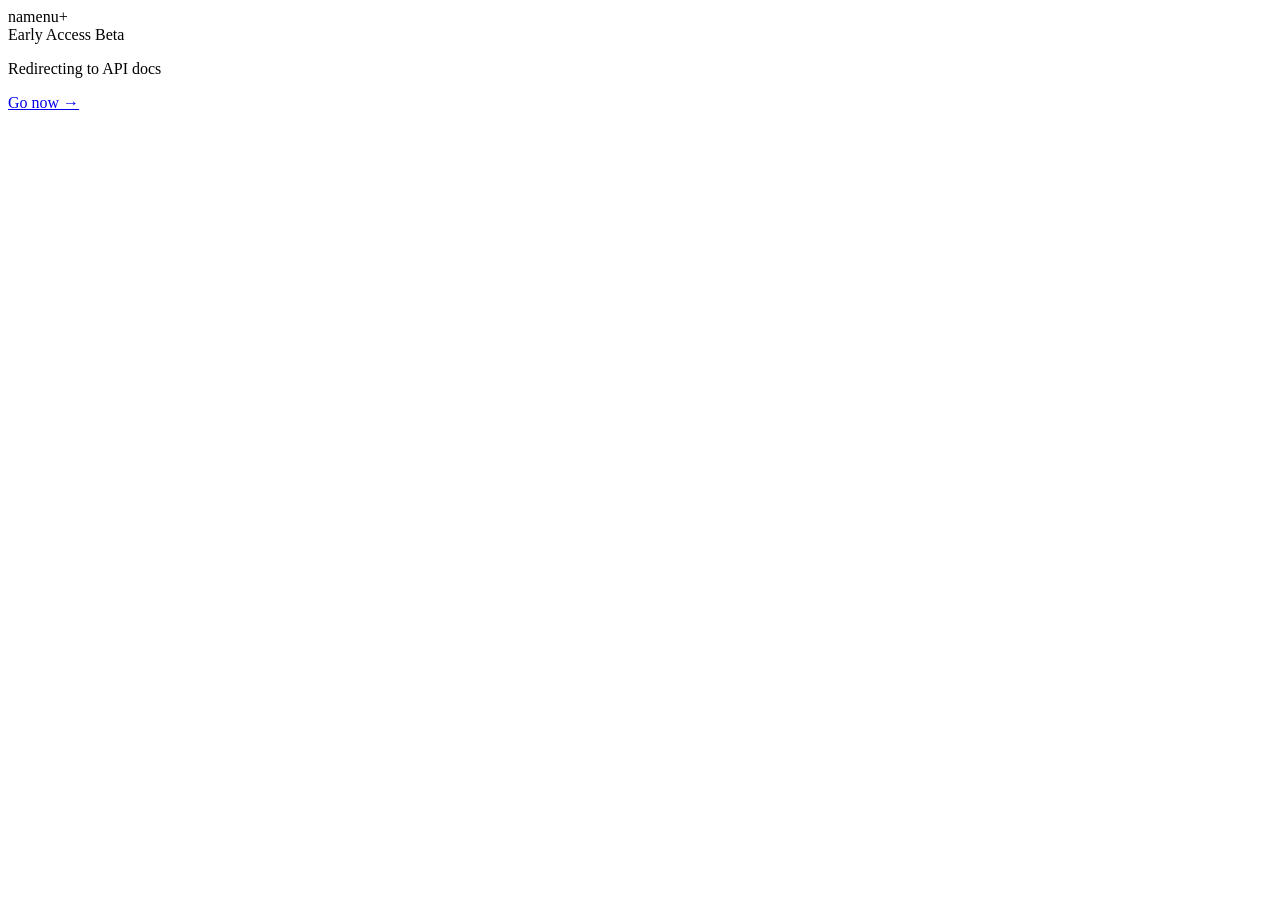
==== index.html @ 36181e3a "updated the index to include a favicon" ====
<!DOCTYPE html>
<html lang="en">
<head>
<meta charset="UTF-8">
<meta name="viewport" content="width=device-width, initial-scale=1.0">
<meta http-equiv="refresh" content="2;url=/api">
<title>namenu+</title>
<link rel="icon" type="image/png" href="/favicon.png">
<link rel="preconnect" href="https://fonts.googleapis.com">
<link href="https://fonts.googleapis.com/css2?family=Syne:wght@700;800&family=JetBrains+Mono:wght@400;500&display=swap" rel="stylesheet">
<link rel="stylesheet" href="style.css">
</head>
<body>
  <div class="wrap">
    <div class="logo">namenu+</div>
    <div class="pill">Early Access Beta</div>
    <p class="sub">Redirecting to API docs<span class="dots"></span></p>
    <a href="/api" class="btn">Go now →</a>
  </div>
  <script src="script.js"></script>
</body>
</html>
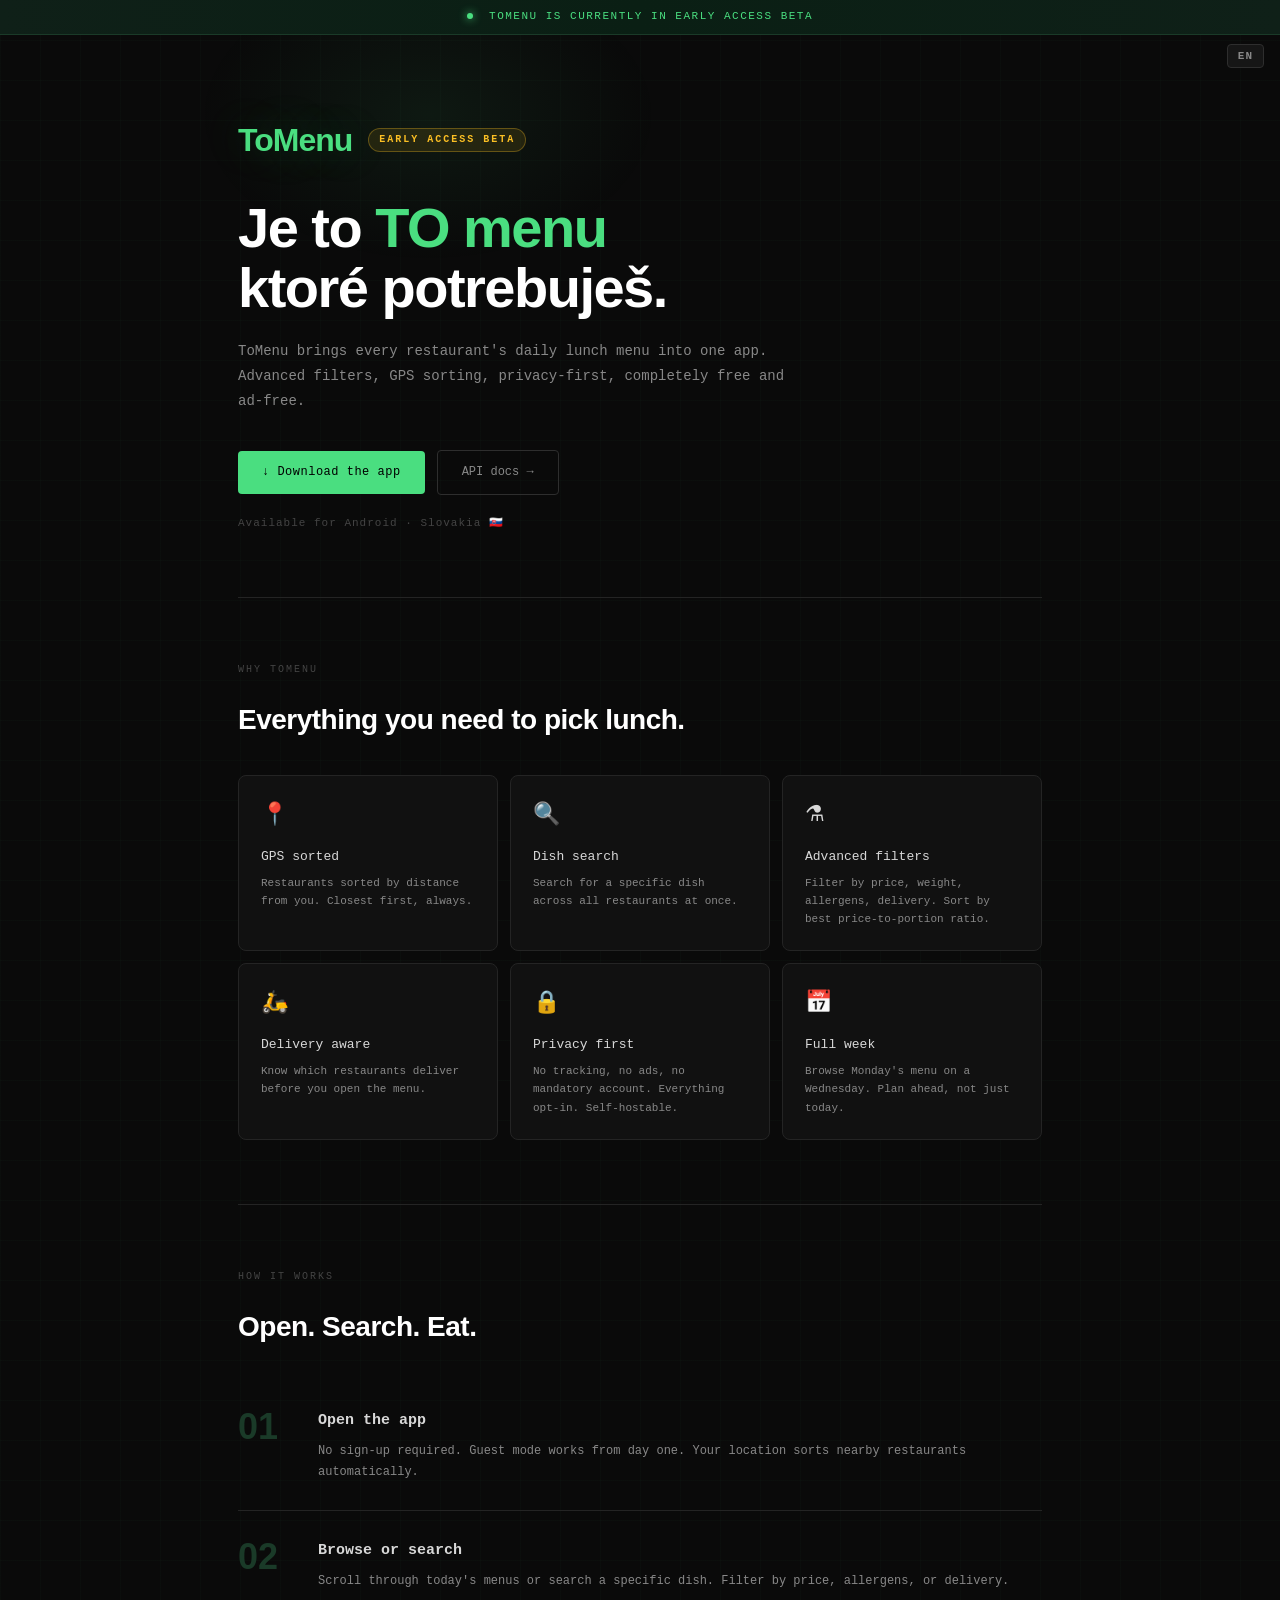
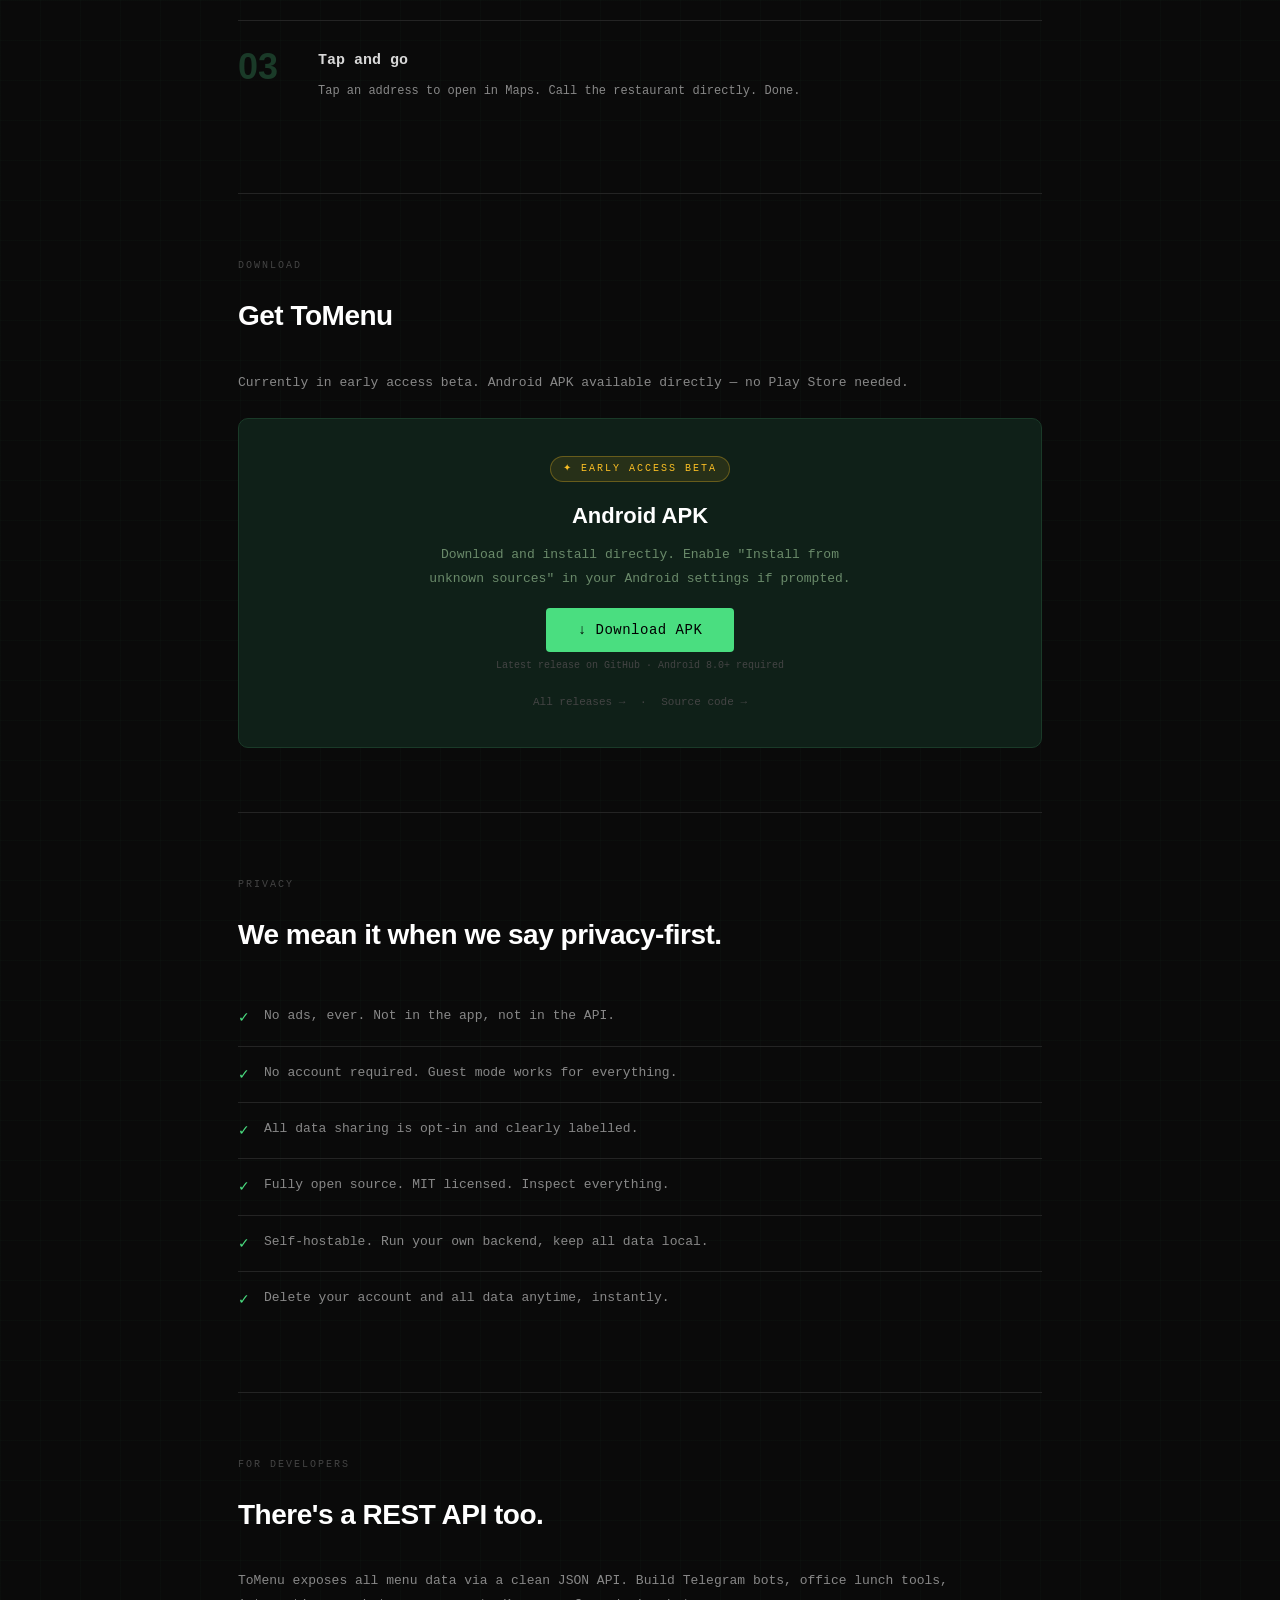
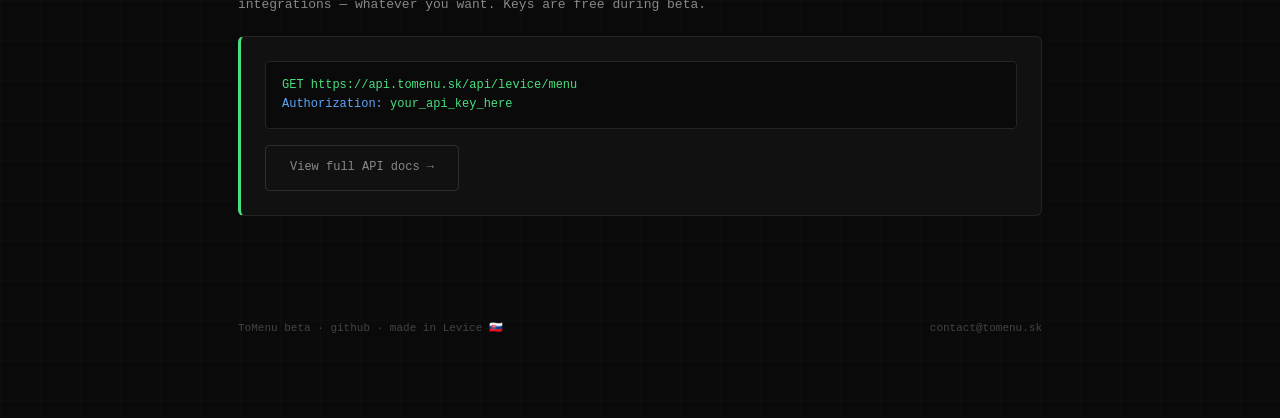
==== commit 6a9950eb: "removed all mentiones of old name" ====
--- a/index.html
+++ b/index.html
@@ -3,20 +3,177 @@
 <head>
 <meta charset="UTF-8">
 <meta name="viewport" content="width=device-width, initial-scale=1.0">
-<meta http-equiv="refresh" content="2;url=/api">
-<title>namenu+</title>
+<title>ToMenu — Je to TO menu ktoré potrebuješ</title>
+<meta name="description" content="ToMenu unifies all restaurant lunch menus into one app. Advanced filters, privacy-first, free and ad-free.">
 <link rel="icon" type="image/png" href="/favicon.png">
 <link rel="preconnect" href="https://fonts.googleapis.com">
-<link href="https://fonts.googleapis.com/css2?family=Syne:wght@700;800&family=JetBrains+Mono:wght@400;500&display=swap" rel="stylesheet">
+<link href="https://fonts.googleapis.com/css2?family=JetBrains+Mono:wght@300;400;500;700&family=Syne:wght@400;600;700;800&display=swap" rel="stylesheet">
 <link rel="stylesheet" href="style.css">
 </head>
 <body>
-  <div class="wrap">
-    <div class="logo">namenu+</div>
-    <div class="pill">Early Access Beta</div>
-    <p class="sub">Redirecting to API docs<span class="dots"></span></p>
-    <a href="/api" class="btn">Go now →</a>
-  </div>
-  <script src="script.js"></script>
+
+<div id="beta-bar">
+  <span class="dot"></span>
+  <span data-i18n="beta.bar">ToMenu is currently in early access beta</span>
+</div>
+
+<button id="lang-toggle" onclick="toggleLang()">EN</button>
+
+<div class="page-wrap">
+
+  <!-- ── HERO ── -->
+  <header>
+    <div class="logo-row">
+      <span class="logo-mark">ToMenu</span>
+      <span class="beta-pill" data-i18n="hero.pill">Early Access Beta</span>
+    </div>
+    <h1 data-i18n="hero.title">Je to <span class="accent">TO menu</span><br>ktoré potrebuješ.</h1>
+    <p class="tagline" data-i18n="hero.tagline">ToMenu brings every restaurant's daily lunch menu into one app. Advanced filters, GPS sorting, privacy-first, completely free and ad-free.</p>
+    <div class="cta-row">
+      <a href="#download" class="btn-primary" data-i18n="hero.cta_primary">↓ Download the app</a>
+      <a href="/api"      class="btn-ghost"   data-i18n="hero.cta_api">API docs →</a>
+    </div>
+    <div class="hero-sub" data-i18n="hero.sub">Available for Android · Slovakia 🇸🇰</div>
+  </header>
+
+  <!-- ── FEATURES ── -->
+  <section id="features">
+    <div class="section-label" data-i18n="feat.label">why tomenu</div>
+    <h2 data-i18n="feat.title">Everything you need to pick lunch.</h2>
+    <div class="feature-grid">
+      <div class="feature-card">
+        <div class="feature-icon">📍</div>
+        <div class="feature-title" data-i18n="feat.gps.title">GPS sorted</div>
+        <div class="feature-desc"  data-i18n="feat.gps.desc">Restaurants sorted by distance from you. Closest first, always.</div>
+      </div>
+      <div class="feature-card">
+        <div class="feature-icon">🔍</div>
+        <div class="feature-title" data-i18n="feat.search.title">Dish search</div>
+        <div class="feature-desc"  data-i18n="feat.search.desc">Search for a specific dish across all restaurants at once. Find schnitzel, goulash, whatever you're craving.</div>
+      </div>
+      <div class="feature-card">
+        <div class="feature-icon">⚗</div>
+        <div class="feature-title" data-i18n="feat.filter.title">Advanced filters</div>
+        <div class="feature-desc"  data-i18n="feat.filter.desc">Filter by price, weight, allergens, delivery. Even sort by best price-to-portion ratio.</div>
+      </div>
+      <div class="feature-card">
+        <div class="feature-icon">🛵</div>
+        <div class="feature-title" data-i18n="feat.delivery.title">Delivery aware</div>
+        <div class="feature-desc"  data-i18n="feat.delivery.desc">Know which restaurants deliver before you even open the menu.</div>
+      </div>
+      <div class="feature-card">
+        <div class="feature-icon">🔒</div>
+        <div class="feature-title" data-i18n="feat.privacy.title">Privacy first</div>
+        <div class="feature-desc"  data-i18n="feat.privacy.desc">No tracking, no ads, no mandatory account. Everything opt-in. Even fully self-hostable.</div>
+      </div>
+      <div class="feature-card">
+        <div class="feature-icon">📅</div>
+        <div class="feature-title" data-i18n="feat.week.title">Full week</div>
+        <div class="feature-desc"  data-i18n="feat.week.desc">Browse Monday's menu on a Wednesday. Plan ahead, not just today.</div>
+      </div>
+    </div>
+  </section>
+
+  <!-- ── HOW IT WORKS ── -->
+  <section id="how">
+    <div class="section-label" data-i18n="how.label">how it works</div>
+    <h2 data-i18n="how.title">Open. Search. Eat.</h2>
+    <div class="steps">
+      <div class="step">
+        <div class="step-num">01</div>
+        <div class="step-content">
+          <div class="step-title" data-i18n="step1.title">Open the app</div>
+          <div class="step-desc"  data-i18n="step1.desc">No sign-up required. Guest mode works from day one. Your location sorts nearby restaurants automatically.</div>
+        </div>
+      </div>
+      <div class="step">
+        <div class="step-num">02</div>
+        <div class="step-content">
+          <div class="step-title" data-i18n="step2.title">Browse or search</div>
+          <div class="step-desc"  data-i18n="step2.desc">Scroll through today's menus or search a specific dish. Filter by price, allergens, or delivery.</div>
+        </div>
+      </div>
+      <div class="step">
+        <div class="step-num">03</div>
+        <div class="step-content">
+          <div class="step-title" data-i18n="step3.title">Tap and go</div>
+          <div class="step-desc"  data-i18n="step3.desc">Tap an address to open in Maps. Call the restaurant directly. Done.</div>
+        </div>
+      </div>
+    </div>
+  </section>
+
+  <!-- ── DOWNLOAD ── -->
+  <section id="download">
+    <div class="section-label" data-i18n="dl.label">download</div>
+    <h2 data-i18n="dl.title">Get ToMenu</h2>
+    <p data-i18n="dl.p">Currently in early access beta. Android APK available directly — no Play Store needed.</p>
+    <div class="download-box">
+      <div class="early-tag" data-i18n="dl.tag">✦ Early Access Beta</div>
+      <h3 data-i18n="dl.box_title">Android APK</h3>
+      <p data-i18n="dl.box_p">Download and install directly. Enable "Install from unknown sources" in your Android settings if prompted.</p>
+      <a id="apk-btn" href="https://github.com/toomcis/tomenu-app/releases/latest/download/tomenu.apk" class="btn-primary" data-i18n="dl.btn">↓ Download APK</a>
+      <div class="download-note" data-i18n="dl.note">Latest release on GitHub · Android 8.0+ required</div>
+      <div class="download-links">
+        <a href="https://github.com/toomcis/tomenu-app/releases" data-i18n="dl.releases">All releases →</a>
+        <span class="sep">·</span>
+        <a href="https://github.com/toomcis/tomenu-app" data-i18n="dl.source">Source code →</a>
+      </div>
+    </div>
+  </section>
+
+  <!-- ── PRIVACY ── -->
+  <section id="privacy">
+    <div class="section-label" data-i18n="priv.label">privacy</div>
+    <h2 data-i18n="priv.title">We mean it when we say privacy-first.</h2>
+    <div class="privacy-grid">
+      <div class="privacy-item">
+        <span class="priv-icon">✓</span>
+        <span data-i18n="priv.1">No ads, ever. Not in the app, not in the API.</span>
+      </div>
+      <div class="privacy-item">
+        <span class="priv-icon">✓</span>
+        <span data-i18n="priv.2">No account required. Guest mode works for everything.</span>
+      </div>
+      <div class="privacy-item">
+        <span class="priv-icon">✓</span>
+        <span data-i18n="priv.3">All data sharing is opt-in and clearly labelled.</span>
+      </div>
+      <div class="privacy-item">
+        <span class="priv-icon">✓</span>
+        <span data-i18n="priv.4">Fully open source. MIT licensed. Inspect everything.</span>
+      </div>
+      <div class="privacy-item">
+        <span class="priv-icon">✓</span>
+        <span data-i18n="priv.5">Self-hostable. Run your own backend, keep all data local.</span>
+      </div>
+      <div class="privacy-item">
+        <span class="priv-icon">✓</span>
+        <span data-i18n="priv.6">Delete your account and all your data anytime, instantly.</span>
+      </div>
+    </div>
+  </section>
+
+  <!-- ── FOR DEVELOPERS ── -->
+  <section id="api">
+    <div class="section-label" data-i18n="api.label">for developers</div>
+    <h2 data-i18n="api.title">There's a REST API too.</h2>
+    <p data-i18n="api.p">ToMenu exposes all menu data via a clean JSON API. Build Telegram bots, office lunch tools, integrations — whatever you want. Keys are free during beta.</p>
+    <div class="api-box">
+      <div class="code-block">GET https://api.tomenu.sk/api/levice/menu
+<span style="color:#60a5fa">Authorization:</span> your_api_key_here</div>
+      <a href="/api" class="btn-ghost" style="margin-top:16px;display:inline-block" data-i18n="api.btn">View full API docs →</a>
+    </div>
+  </section>
+
+  <!-- ── FOOTER ── -->
+  <footer>
+    <span data-i18n="footer.left">ToMenu beta · <a href="https://github.com/toomcis/tomenu-app">github</a> · made in Levice 🇸🇰</span>
+    <span><a href="mailto:contact@tomenu.sk">contact@tomenu.sk</a></span>
+  </footer>
+
+</div>
+
+<script src="script.js"></script>
 </body>
-</html>
+</html>
--- a/style.css
+++ b/style.css
@@ -0,0 +1,250 @@
+:root {
+  --bg:        #0a0a0a;
+  --bg1:       #111111;
+  --bg2:       #161616;
+  --bg3:       #1c1c1c;
+  --border:    #242424;
+  --border2:   #2e2e2e;
+  --text:      #d8d8d8;
+  --text2:     #888;
+  --text3:     #444;
+  --green:     #4ade80;
+  --green-dim: #1a3a28;
+  --green-bg:  #0f2018;
+  --blue:      #60a5fa;
+  --blue-dim:  #1a2a3a;
+  --amber:     #fbbf24;
+  --red:       #f87171;
+  --mono: 'JetBrains Mono', monospace;
+  --sans: 'Syne', sans-serif;
+}
+
+* { box-sizing: border-box; margin: 0; padding: 0; }
+html { scroll-behavior: smooth; }
+
+body {
+  font-family: var(--mono);
+  background: var(--bg);
+  color: var(--text);
+  min-height: 100vh;
+  line-height: 1.6;
+  background-image:
+    linear-gradient(rgba(74,222,128,0.02) 1px, transparent 1px),
+    linear-gradient(90deg, rgba(74,222,128,0.02) 1px, transparent 1px);
+  background-size: 40px 40px;
+}
+
+/* ── beta banner ── */
+#beta-bar {
+  background: linear-gradient(90deg, var(--green-bg), #0a1f14, var(--green-bg));
+  border-bottom: 1px solid var(--green-dim);
+  padding: 8px 24px;
+  text-align: center;
+  font-size: 11px;
+  color: var(--green);
+  letter-spacing: 1.5px;
+  text-transform: uppercase;
+  position: sticky;
+  top: 0;
+  z-index: 100;
+  animation: pulse-bar 4s ease-in-out infinite;
+}
+@keyframes pulse-bar { 0%,100%{opacity:1} 50%{opacity:0.7} }
+#beta-bar .dot {
+  display: inline-block; width: 6px; height: 6px;
+  border-radius: 50%; background: var(--green);
+  margin-right: 8px; vertical-align: middle;
+  box-shadow: 0 0 8px var(--green);
+  animation: blink 1.5s ease-in-out infinite;
+}
+@keyframes blink { 0%,100%{opacity:1} 50%{opacity:0.3} }
+
+#lang-toggle {
+  position: fixed; top: 44px; right: 16px; z-index: 200;
+  font-family: var(--mono); font-size: 11px; font-weight: 700;
+  letter-spacing: 1px; padding: 5px 10px;
+  background: var(--bg2); border: 1px solid var(--border2);
+  color: var(--text2); border-radius: 4px; cursor: pointer;
+  transition: all 0.15s;
+}
+#lang-toggle:hover { border-color: var(--green); color: var(--green); }
+
+/* ── layout ── */
+.page-wrap { max-width: 860px; margin: 0 auto; padding: 0 28px 80px; }
+
+/* ── header / hero ── */
+header {
+  padding: 80px 0 64px;
+  border-bottom: 1px solid var(--border);
+  position: relative;
+  animation: fadein 0.7s ease both;
+}
+@keyframes fadein { from{opacity:0;transform:translateY(16px)} to{opacity:1;transform:translateY(0)} }
+header::before {
+  content: '';
+  position: absolute; top: -80px; left: -60px;
+  width: 500px; height: 320px;
+  background: radial-gradient(ellipse, rgba(74,222,128,0.07) 0%, transparent 65%);
+  pointer-events: none; z-index: 0;
+}
+header > * { position: relative; z-index: 1; }
+
+.logo-row { display: flex; align-items: center; gap: 16px; margin-bottom: 32px; }
+.logo-mark {
+  font-family: var(--sans); font-size: 32px; font-weight: 800;
+  color: var(--green); letter-spacing: -1px;
+  text-shadow: 0 0 40px rgba(74,222,128,0.25);
+}
+.beta-pill {
+  font-size: 10px; font-weight: 700; letter-spacing: 2px;
+  text-transform: uppercase; color: var(--amber);
+  background: rgba(251,191,36,0.1); border: 1px solid rgba(251,191,36,0.3);
+  padding: 3px 10px; border-radius: 20px;
+}
+h1 {
+  font-family: var(--sans);
+  font-size: clamp(32px, 6vw, 56px);
+  font-weight: 800; line-height: 1.08;
+  color: #fff; margin-bottom: 20px; letter-spacing: -1.5px;
+}
+h1 .accent { color: var(--green); }
+.tagline {
+  font-size: 14px; color: var(--text2);
+  max-width: 560px; line-height: 1.8; margin-bottom: 36px;
+}
+.cta-row { display: flex; gap: 12px; flex-wrap: wrap; align-items: center; margin-bottom: 20px; }
+.hero-sub { font-size: 11px; color: var(--text3); letter-spacing: 1px; }
+
+.btn-primary {
+  font-family: var(--mono); font-size: 12px; font-weight: 500;
+  padding: 12px 24px; background: var(--green); color: #000;
+  border: none; border-radius: 4px; cursor: pointer;
+  text-decoration: none; transition: all 0.15s; letter-spacing: 0.5px;
+}
+.btn-primary:hover { background: #6ee89a; transform: translateY(-1px); }
+.btn-ghost {
+  font-family: var(--mono); font-size: 12px;
+  padding: 12px 24px; background: transparent; color: var(--text2);
+  border: 1px solid var(--border2); border-radius: 4px;
+  cursor: pointer; text-decoration: none; transition: all 0.15s;
+}
+.btn-ghost:hover { border-color: var(--green); color: var(--text); }
+
+/* ── sections ── */
+section { padding: 64px 0; border-bottom: 1px solid var(--border); }
+section:last-of-type { border-bottom: none; }
+.section-label {
+  font-size: 10px; letter-spacing: 2px; text-transform: uppercase;
+  color: var(--text3); margin-bottom: 20px;
+}
+h2 {
+  font-family: var(--sans); font-size: clamp(20px, 4vw, 28px);
+  font-weight: 700; color: #fff; margin-bottom: 32px; letter-spacing: -0.5px;
+}
+p { font-size: 13px; color: var(--text2); line-height: 1.8; margin-bottom: 12px; }
+
+/* ── feature grid ── */
+.feature-grid {
+  display: grid;
+  grid-template-columns: repeat(auto-fit, minmax(240px, 1fr));
+  gap: 12px;
+}
+.feature-card {
+  background: var(--bg1); border: 1px solid var(--border);
+  border-radius: 8px; padding: 22px; transition: border-color 0.15s;
+}
+.feature-card:hover { border-color: var(--border2); }
+.feature-icon { font-size: 22px; margin-bottom: 14px; }
+.feature-title { font-size: 13px; font-weight: 500; color: var(--text); margin-bottom: 6px; }
+.feature-desc { font-size: 11px; color: var(--text2); line-height: 1.65; }
+
+/* ── steps ── */
+.steps { display: flex; flex-direction: column; gap: 0; }
+.step {
+  display: flex; gap: 28px; align-items: flex-start;
+  padding: 28px 0; border-bottom: 1px solid var(--border);
+}
+.step:last-child { border-bottom: none; }
+.step-num {
+  font-family: var(--sans); font-size: 36px; font-weight: 800;
+  color: var(--green-dim); line-height: 1; flex-shrink: 0; width: 52px;
+}
+.step-title { font-size: 15px; font-weight: 600; color: var(--text); margin-bottom: 8px; }
+.step-desc { font-size: 12px; color: var(--text2); line-height: 1.7; }
+
+/* ── download ── */
+.download-box {
+  background: var(--green-bg); border: 1px solid var(--green-dim);
+  border-radius: 10px; padding: 36px; margin-top: 24px; text-align: center;
+}
+.download-box .early-tag {
+  display: inline-block; font-size: 10px; letter-spacing: 2px;
+  text-transform: uppercase; color: var(--amber);
+  background: rgba(251,191,36,0.1); border: 1px solid rgba(251,191,36,0.3);
+  padding: 4px 12px; border-radius: 20px; margin-bottom: 16px;
+}
+.download-box h3 {
+  font-family: var(--sans); font-size: 22px; font-weight: 700;
+  color: #fff; margin-bottom: 10px;
+}
+.download-box p {
+  font-size: 13px; color: #6a8a6a; margin-bottom: 28px;
+  max-width: 440px; margin-left: auto; margin-right: auto;
+}
+.download-box .btn-primary { font-size: 14px; padding: 14px 32px; }
+.download-note { font-size: 10px; color: var(--text3); margin-top: 14px; }
+.download-links { margin-top: 20px; font-size: 11px; }
+.download-links a { color: var(--text3); text-decoration: none; transition: color 0.1s; }
+.download-links a:hover { color: var(--green); }
+.sep { color: var(--text3); margin: 0 8px; }
+
+/* ── privacy grid ── */
+.privacy-grid { display: flex; flex-direction: column; gap: 0; }
+.privacy-item {
+  display: flex; align-items: flex-start; gap: 14px;
+  padding: 16px 0; border-bottom: 1px solid var(--border);
+  font-size: 13px; color: var(--text2);
+}
+.privacy-item:last-child { border-bottom: none; }
+.priv-icon { color: var(--green); font-size: 14px; flex-shrink: 0; margin-top: 1px; }
+
+/* ── api box ── */
+.api-box {
+  background: var(--bg1); border: 1px solid var(--border);
+  border-left: 3px solid var(--green); border-radius: 6px;
+  padding: 24px; margin-top: 20px;
+}
+.code-block {
+  background: var(--bg); border: 1px solid var(--border);
+  border-radius: 4px; padding: 14px 16px; font-size: 12px;
+  color: var(--green); overflow-x: auto; white-space: pre; line-height: 1.6;
+}
+
+/* ── footer ── */
+footer {
+  padding: 40px 0 0;
+  font-size: 11px; color: var(--text3);
+  display: flex; justify-content: space-between;
+  align-items: center; flex-wrap: wrap; gap: 8px;
+}
+footer a { color: var(--text3); text-decoration: none; }
+footer a:hover { color: var(--text2); }
+
+/* ── mobile ── */
+@media (max-width: 640px) {
+  #beta-bar { font-size: 10px; padding: 7px 12px; letter-spacing: 0.8px; }
+  #lang-toggle { top: 40px; right: 10px; font-size: 10px; padding: 4px 8px; }
+  .page-wrap { padding: 0 18px 60px; }
+  header { padding: 48px 0 40px; }
+  .logo-mark { font-size: 26px; }
+  h1 { font-size: 30px; letter-spacing: -1px; }
+  .tagline { font-size: 13px; }
+  .cta-row { flex-direction: column; align-items: stretch; }
+  .btn-primary, .btn-ghost { text-align: center; padding: 13px 16px; font-size: 13px; }
+  section { padding: 44px 0; }
+  .feature-grid { grid-template-columns: 1fr; gap: 8px; }
+  .step { gap: 16px; }
+  .step-num { font-size: 26px; width: 38px; }
+  .download-box { padding: 24px 18px; }
+  footer { flex-direction: column; gap: 6px; text-align: center; }
+}
